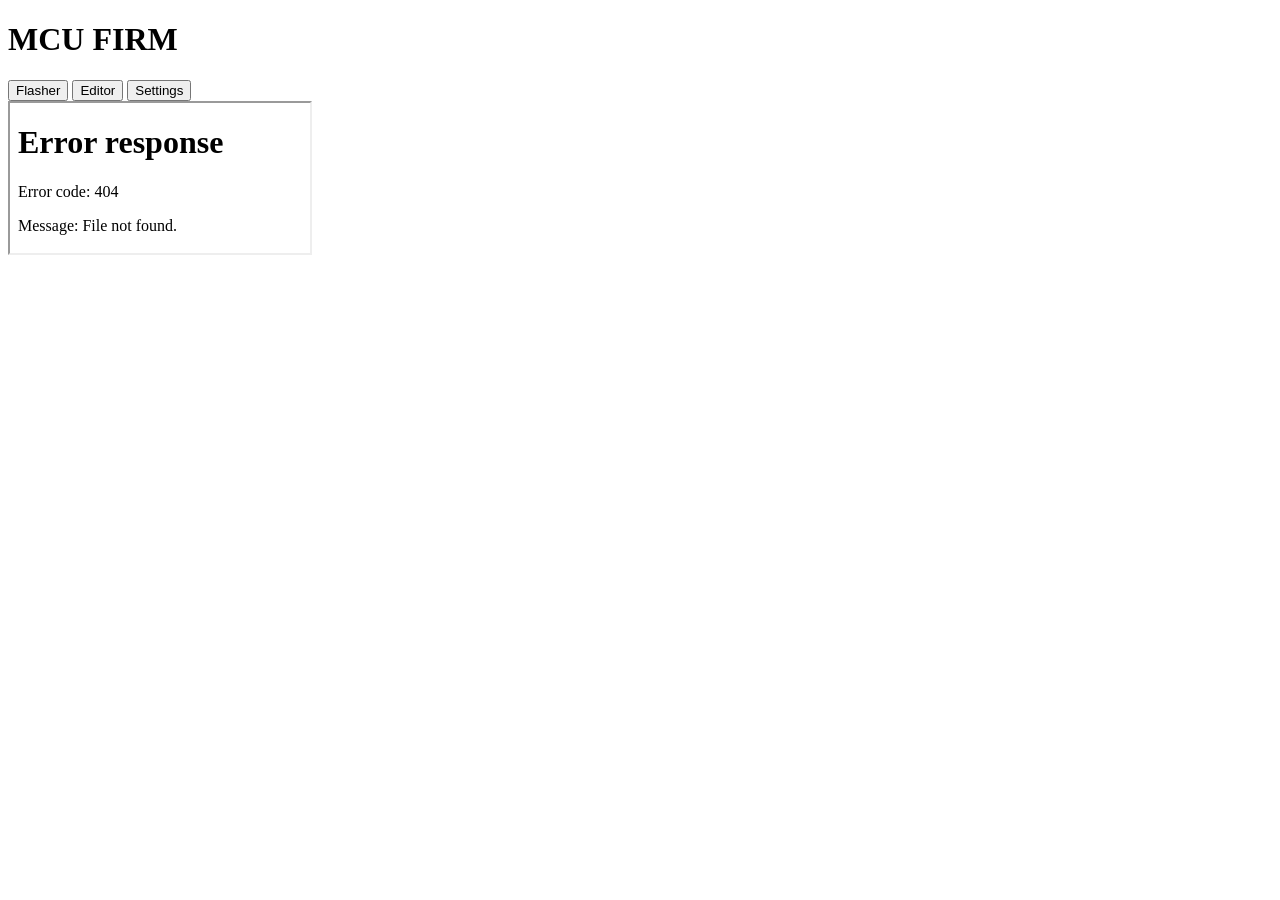
==== index.html @ 83d64102 "Add initial HTML structure for MCU FIRM" ====
<!DOCTYPE html>
<html>

<head>

  <title>MCU FIRM</title>

  <link rel="stylesheet"
        href="css/main.css">

</head>

<body>

  <div class="sidebar">

    <h1>MCU FIRM</h1>

    <button onclick="loadPage('pages/flasher.html')">
      Flasher
    </button>

    <button onclick="loadPage('pages/editor.html')">
      Editor
    </button>

    <button onclick="loadPage('pages/settings.html')">
      Settings
    </button>

  </div>

  <iframe id="pageFrame"
          src="pages/flasher.html">
  </iframe>

  <script src="js/main.js"></script>

</body>
</html>
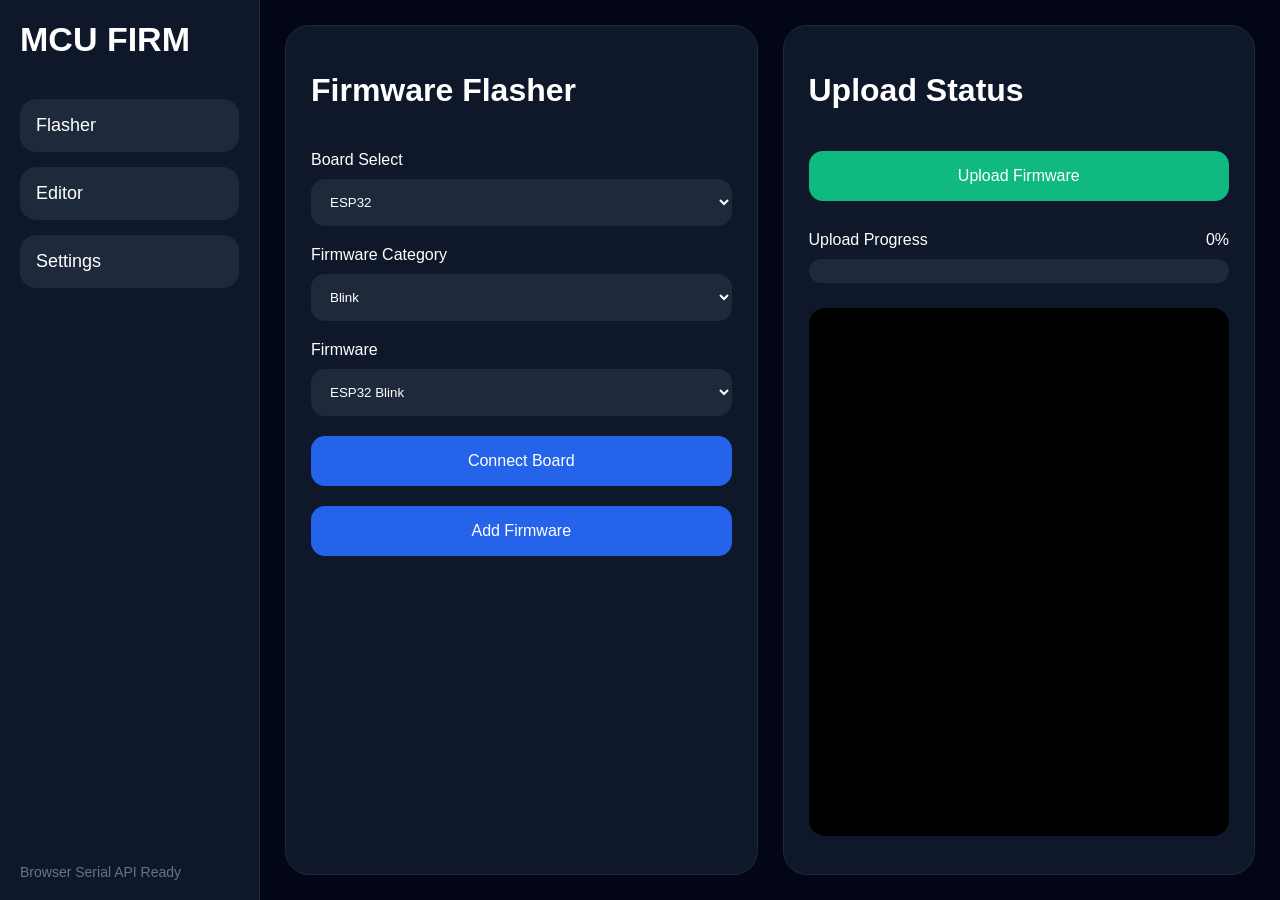
==== commit 1865f839: "Refactor index.html structure and add meta tags" ====
--- a/index.html
+++ b/index.html
@@ -1,9 +1,16 @@
 <!DOCTYPE html>
-<html>
+<html lang="en">
 
 <head>
 
-  <title>MCU FIRM</title>
+  <meta charset="UTF-8">
+
+  <meta name="viewport"
+        content="width=device-width, initial-scale=1.0">
+
+  <title>
+    MCU FIRM
+  </title>
 
   <link rel="stylesheet"
         href="css/main.css">
@@ -12,26 +19,54 @@
 
 <body>
 
+  <!-- SIDEBAR -->
+
   <div class="sidebar">
 
-    <h1>MCU FIRM</h1>
+    <div>
 
-    <button onclick="loadPage('pages/flasher.html')">
-      Flasher
-    </button>
+      <div class="logo">
 
-    <button onclick="loadPage('pages/editor.html')">
-      Editor
-    </button>
+        MCU FIRM
 
-    <button onclick="loadPage('pages/settings.html')">
-      Settings
-    </button>
+      </div>
+
+      <button onclick=
+      "loadPage('pages/flasher.html')">
+
+        Flasher
+
+      </button>
+
+      <button onclick=
+      "loadPage('pages/editor.html')">
+
+        Editor
+
+      </button>
+
+      <button onclick=
+      "loadPage('pages/settings.html')">
+
+        Settings
+
+      </button>
+
+    </div>
+
+    <div class="bottomText">
+
+      Browser Serial API Ready
+
+    </div>
 
   </div>
 
+  <!-- PAGE -->
+
   <iframe id="pageFrame"
           src="pages/flasher.html">
+
   </iframe>
 
   <script src="js/main.js"></script>
--- a/css/main.css
+++ b/css/main.css
@@ -0,0 +1,103 @@
+*{
+
+  box-sizing:border-box;
+
+}
+
+body{
+
+  margin:0;
+
+  display:flex;
+
+  height:100vh;
+
+  overflow:hidden;
+
+  background:#020617;
+
+  font-family:Arial;
+
+}
+
+/* SIDEBAR */
+
+.sidebar{
+
+  width:260px;
+
+  background:#0f172a;
+
+  border-right:1px solid #1e293b;
+
+  display:flex;
+
+  flex-direction:column;
+
+  justify-content:space-between;
+
+  padding:20px;
+
+}
+
+.logo{
+
+  color:white;
+
+  font-size:34px;
+
+  font-weight:bold;
+
+  margin-bottom:40px;
+
+}
+
+.sidebar button{
+
+  width:100%;
+
+  padding:16px;
+
+  margin-bottom:15px;
+
+  border:none;
+
+  border-radius:16px;
+
+  background:#1e293b;
+
+  color:white;
+
+  font-size:18px;
+
+  text-align:left;
+
+  cursor:pointer;
+
+}
+
+.sidebar button:hover{
+
+  background:#2563eb;
+
+}
+
+.bottomText{
+
+  color:#64748b;
+
+  font-size:14px;
+
+}
+
+/* IFRAME */
+
+#pageFrame{
+
+  flex:1;
+
+  border:none;
+
+  background:#020617;
+
+}
